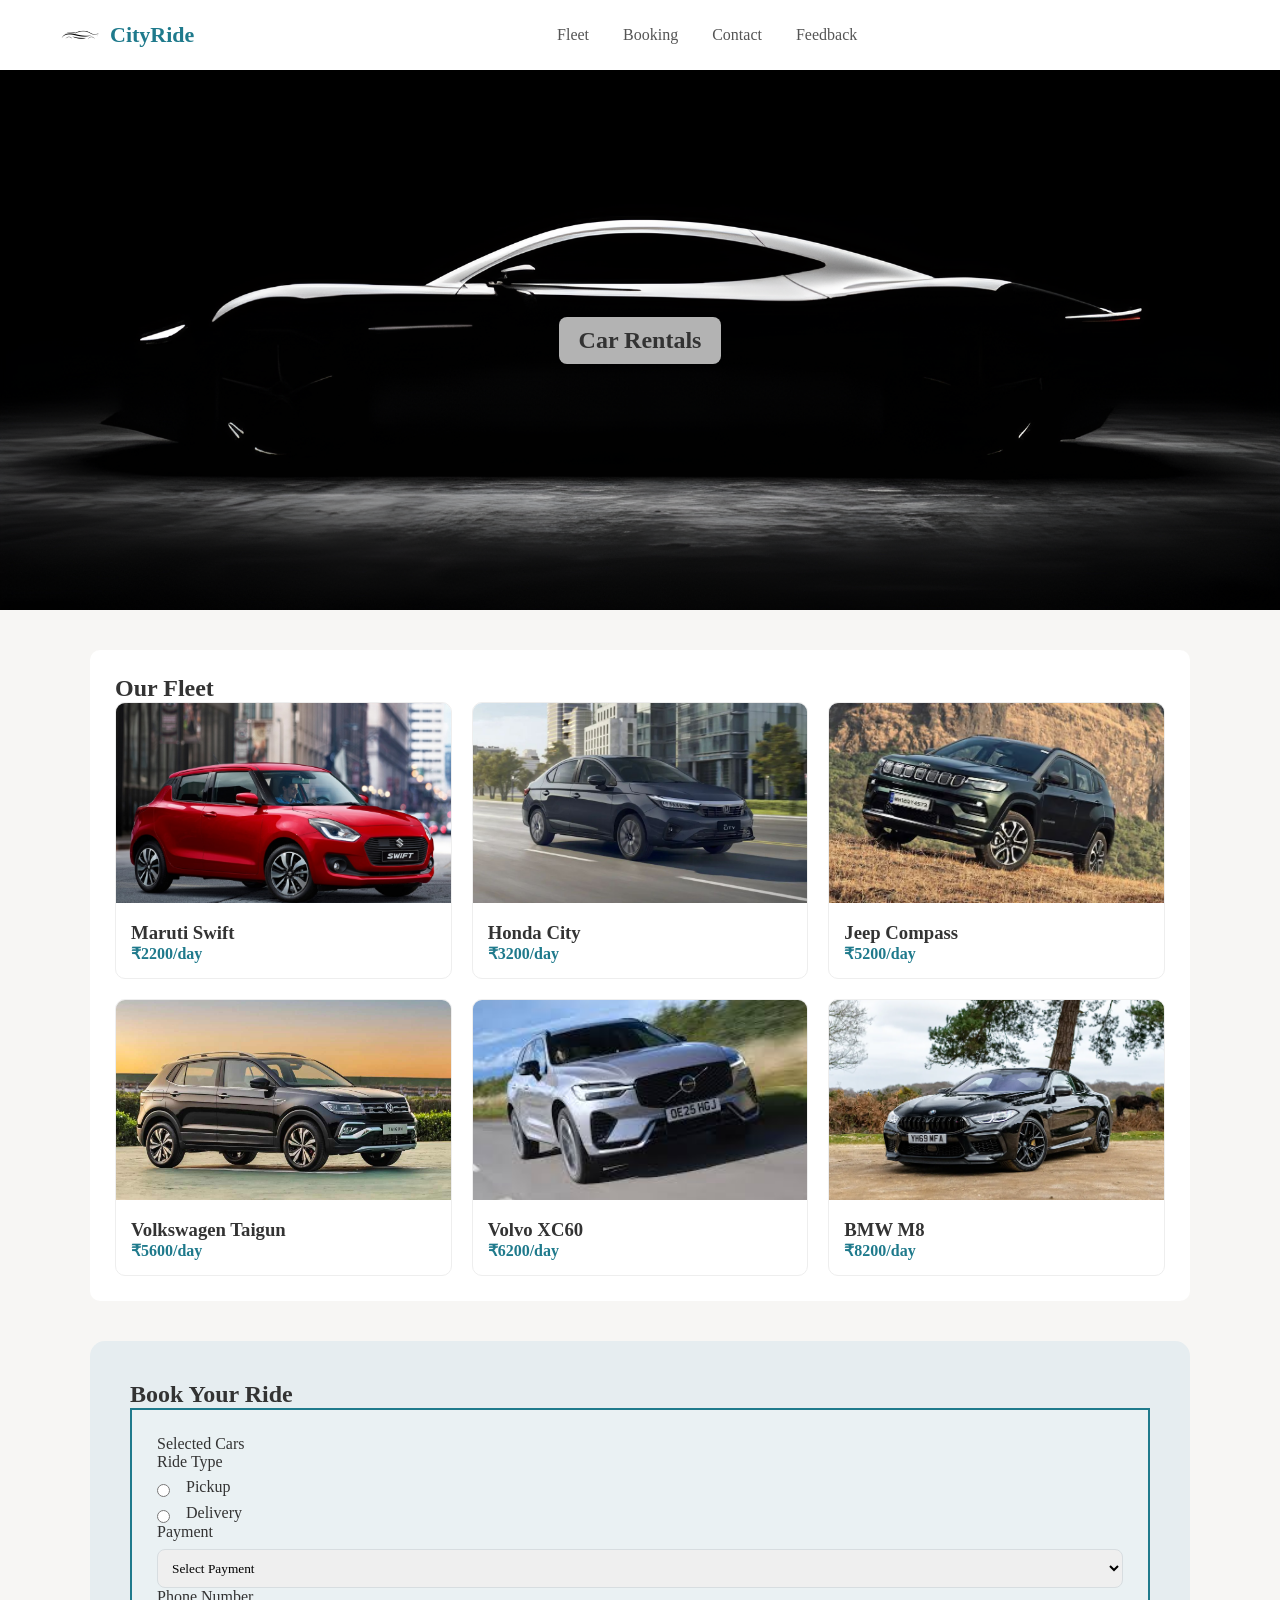
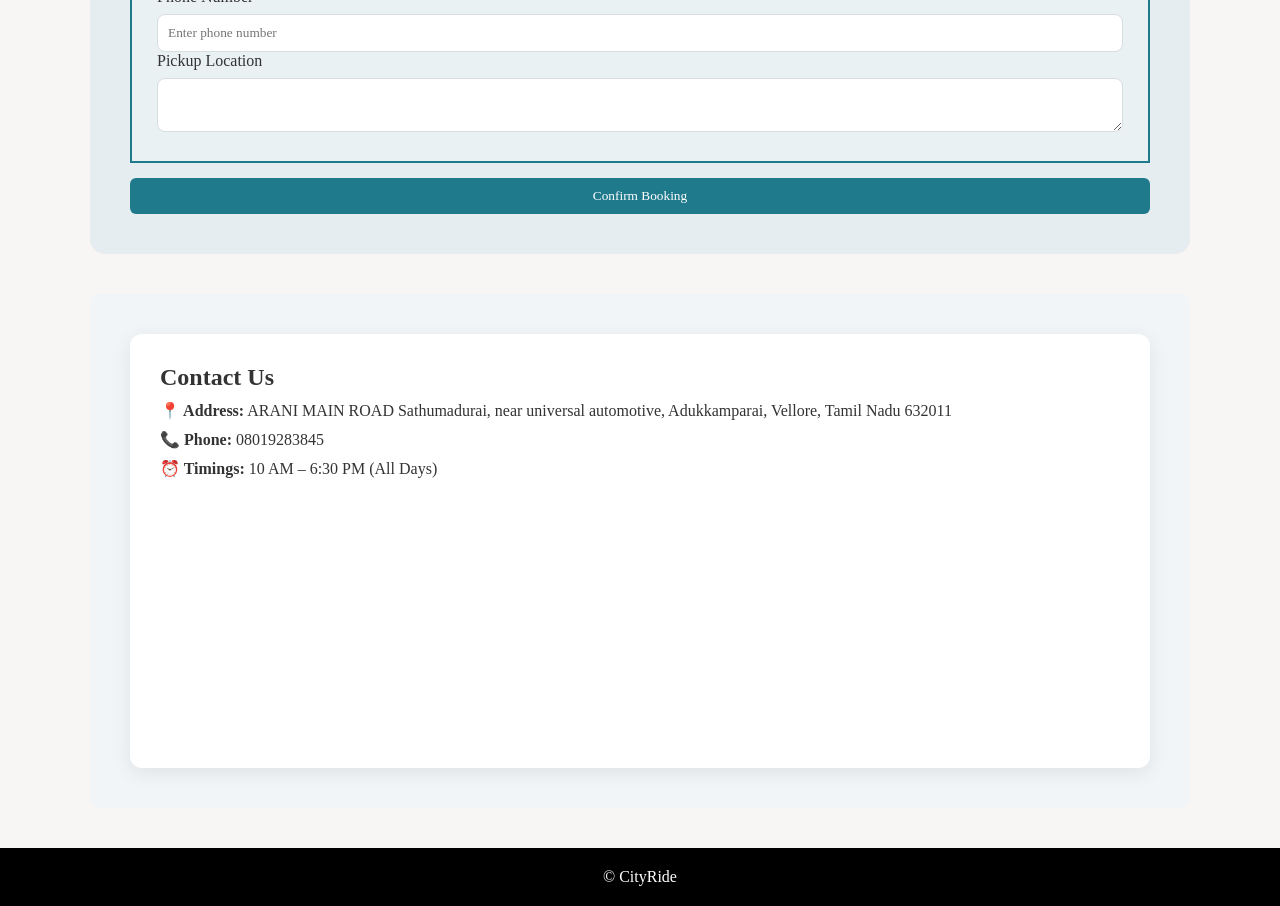
==== main.html @ ec412f5a "first commit" ====
<!DOCTYPE html>
<html lang="en">
<head>
<meta charset="UTF-8">
<meta name="viewport" content="width=device-width, initial-scale=1.0">
<title>CityRide | Home</title>
<link rel="icon" href="images/logo.avif">
<link rel="stylesheet" href="style.css">
</head>

<body>

<header>
<div class="header-container">
<div class="logo">
<img src="images/logo.avif" alt="CityRide">
<span>CityRide</span>
</div>

<nav>
<a href="#fleet">Fleet</a>
<a href="#booking">Booking</a>
<a href="#contact">Contact</a>
<a href="feedback.html">Feedback</a>
</nav>

<div style="display:flex; align-items:center;">
<div id="profileSection" class="profile-chip"></div>
</div>

</div>
</header>

<section class="hero">
<h2>Car Rentals</h2>
</section>

<section id="fleet">
<h2>Our Fleet</h2>
<div id="car-grid" class="menu-grid"></div>
</section>

<section id="booking">
<h2>Book Your Ride</h2>
<fieldset>
<p>Selected Cars</p>
<ul id="selectedItems"></ul>
<p>Ride Type</p>
<label><input type="radio" name="type"> Pickup</label>
<label><input type="radio" name="type"> Delivery</label>
<p>Payment</p>
<select id="payment">
<option value="">Select Payment</option>
<option>Card</option>
<option>Cash</option>
<option>UPI</option>
</select>
<p>Phone Number</p>
<input type="text" id="phone" placeholder="Enter phone number">
<p>Pickup Location</p>
<textarea id="address"></textarea>
</fieldset>
<button onclick="processBooking()" class="btn-submit">Confirm Booking</button>
<div id="output" class="order-output"></div>
</section>

<section id="contact" class="contact-simple">
	<div class="section-box">
		<h2>Contact Us</h2>
		<p><strong>📍 Address:</strong> ARANI MAIN ROAD Sathumadurai, near universal automotive, Adukkamparai, Vellore, Tamil Nadu 632011</p>
		<p><strong>📞 Phone:</strong> 08019283845</p>
		<p><strong>⏰ Timings:</strong> 10 AM – 6:30 PM (All Days)</p>
		<iframe
			src="https://maps.google.com/maps?q=ARANI%20MAIN%20ROAD%20Sathumadurai%2C%20near%20universal%20automotive%2C%20Adukkamparai%2C%20Vellore%2C%20Tamil%20Nadu%20632011&output=embed"
			width="100%"
			height="250"
			style="border:0;border-radius:10px">
		</iframe>
	</div>
</section>

<footer>© CityRide</footer>

<div id="toast">Booking Confirmed </div>
<button id="topBtn" onclick="scrollToTop()">⬆</button>
<audio id="clickSound" src="https://www.soundjay.com/button/beep-07.wav"></audio>

<script src="script.js"></script>

</body>
</html>
---- style.css ----
*{margin:0;padding:0;box-sizing:border-box;font-family:'Segoe UI';}
body{background:#f7f6f4;color:#333;}

.feedback-page{
min-height:100vh;
display:flex;
flex-direction:column;
}

.login-page{
min-height:100vh;
display:flex;
flex-direction:column;
}

header{
background:#fff;
padding:15px 0;
box-shadow:0 4px 15px rgba(0,0,0,0.08);
position:sticky;
top:0;
z-index:100;
}
.header-container{
display:flex;
justify-content:space-between;
align-items:center;
max-width:1200px;
margin:auto;
padding:0 20px;
gap:20px;
}
.logo{
display:flex;
align-items:center;
gap:10px;
font-size:22px;
font-weight:bold;
color:#1f7a8c;
}
.logo img{width:40px;}

nav a{
margin:0 15px;
text-decoration:none;
color:#555;
position:relative;
}
nav a::after{
content:"";
position:absolute;
width:0%;
height:2px;
background:#1f7a8c;
left:0;
bottom:-5px;
transition:0.3s;
}
nav a:hover::after{width:100%;}

.hero{
width:100%;
height:60vh;
max-width:none;
margin:0;
padding:0;
border-radius:0;
background:url('images/background.png') center/cover;
display:flex;
align-items:center;
justify-content:center;
}
.hero h2{
background:rgba(255,255,255,0.7);
padding:10px 20px;
border-radius:8px;
}

section{
max-width:1100px;
margin:40px auto;
padding:25px;
background:white;
border-radius:10px;
}

.page-content{
flex:1;
}

.menu-grid{
display:grid;
grid-template-columns:repeat(auto-fit,minmax(250px,1fr));
gap:20px;
}
.menu-item{
border:1px solid #eee;
border-radius:10px;
overflow:hidden;
cursor:pointer;
transition:0.3s;
}
.menu-item:hover{
transform:translateY(-5px);
box-shadow:0 5px 15px rgba(0,0,0,0.1);
}
.menu-item img{
width:100%;
height:200px;
object-fit:cover;
}
.menu-details{padding:15px;}
.price{color:#1f7a8c;font-weight:bold;}

#booking{
background:#e6edf0;
padding:40px;
border-radius:15px;
}
fieldset{
border:2px solid #1f7a8c;
padding:25px;
background:#eaf1f3;
}
textarea, select, input{
width:100%;
padding:10px;
margin-top:8px;
border:1px solid #d7dde0;
border-radius:8px;
}

textarea:focus, select:focus, input:focus{
outline:none;
border-color:#1f7a8c;
box-shadow:0 0 0 2px rgba(31, 122, 140, 0.15);
}

input[type="radio"]{
width:auto;
margin-right:8px;
}

label{
display:flex;
align-items:center;
gap:8px;
margin-top:5px;
}

.btn-submit{
margin-top:15px;
background:#1f7a8c;
color:white;
padding:10px;
border:none;
cursor:pointer;
border-radius:6px;
width:100%;
}

.order-output{
margin-top:15px;
padding:15px;
background:#1f2937;
color:#2ecc71;
display:none;
border-radius:8px;
}

#selectedItems button{
margin-left:10px;
background:red;
color:white;
border:none;
padding:3px 6px;
border-radius:4px;
cursor:pointer;
}

#contact{
background:#f1f5f7;
padding:40px;
}

.contact-simple{
max-width:1100px;
margin:40px auto;
}

.section-box{
background:white;
padding:30px;
border-radius:12px;
box-shadow:0 5px 20px rgba(0, 0, 0, 0.08);
display:grid;
gap:10px;
}

footer{
text-align:center;
padding:20px;
background:black;
color:white;
}

.footer-plain{
text-align:center;
padding:20px;
color:#555;
}

.login-page .footer-plain{
margin-top:auto;
}

.card{
max-width:600px;
margin:30px auto;
text-align:center;
}

.center-card{
max-width:400px;
margin:100px auto;
}

.login-card{
background:white;
padding:28px;
border-radius:14px;
box-shadow:0 10px 30px rgba(31, 122, 140, 0.15);
text-align:center;
}

.login-card h2{
font-size:26px;
margin-bottom:8px;
color:#1f2937;
}

.login-subtitle{
color:#6b7280;
font-size:14px;
margin-bottom:12px;
}

.login-hint{
margin-top:12px;
font-size:12px;
color:#6b7280;
}

.form-box{
width:100%;
margin-top:20px;
text-align:left;
display:flex;
flex-direction:column;
gap:10px;
}

.check-row{
margin-top:15px;
display:flex;
align-items:center;
gap:10px;
cursor:pointer;
font-size:14px;
color:#555;
justify-content:flex-start;
}

.check-row input{
width:auto;
margin:0;
}

.error-text{
color:red;
font-size:14px;
margin-top:10px;
text-align:center;
font-weight:bold;
height:15px;
}

.profile-chip{
font-weight:bold;
color:#1f7a8c;
background:#e8f3f5;
padding:5px 15px;
border-radius:20px;
display:none;
}

.form-label{
margin-top:15px;
margin-bottom:5px;
font-weight:bold;
}

.feedback-output{
margin-top:10px;
text-align:center;
font-weight:bold;
height:15px;
}

.feedback-card{
max-width:700px;
margin:30px auto;
background:white;
padding:30px;
border-radius:12px;
box-shadow:0 5px 20px rgba(0,0,0,0.08);
text-align:center;
}

.feedback-form{
margin-top:15px;
display:flex;
flex-direction:column;
gap:12px;
text-align:left;
}

.rating-row{
display:flex;
align-items:center;
gap:8px;
font-size:14px;
}

.feedback-form textarea{
min-height:120px;
}

.reviews{
max-width:600px;
margin:0 auto;
padding-bottom:50px;
background:transparent;
}

.reviews-header{text-align:center;margin-bottom:30px;}
.reviews-header h3{color:#555;font-size:18px;margin-top:5px;}
.reviews-list{display:flex;flex-direction:column;gap:15px;}
.review-card{background:white;padding:18px;border-radius:12px;box-shadow:0 4px 10px rgba(0,0,0,0.05);border:1px solid #efefef;}
.review-top{display:flex;justify-content:space-between;align-items:center;margin-bottom:8px;}
.review-top b{color:#1f7a8c;font-size:16px;}
.review-top span{font-weight:bold;color:#777;font-size:14px;}

#toast{
position:fixed;
bottom:20px;
right:20px;
background:#2ecc71;
color:white;
padding:15px;
display:none;
border-radius:8px;
}
#topBtn{
position:fixed;
bottom:20px;
left:20px;
display:none;
}
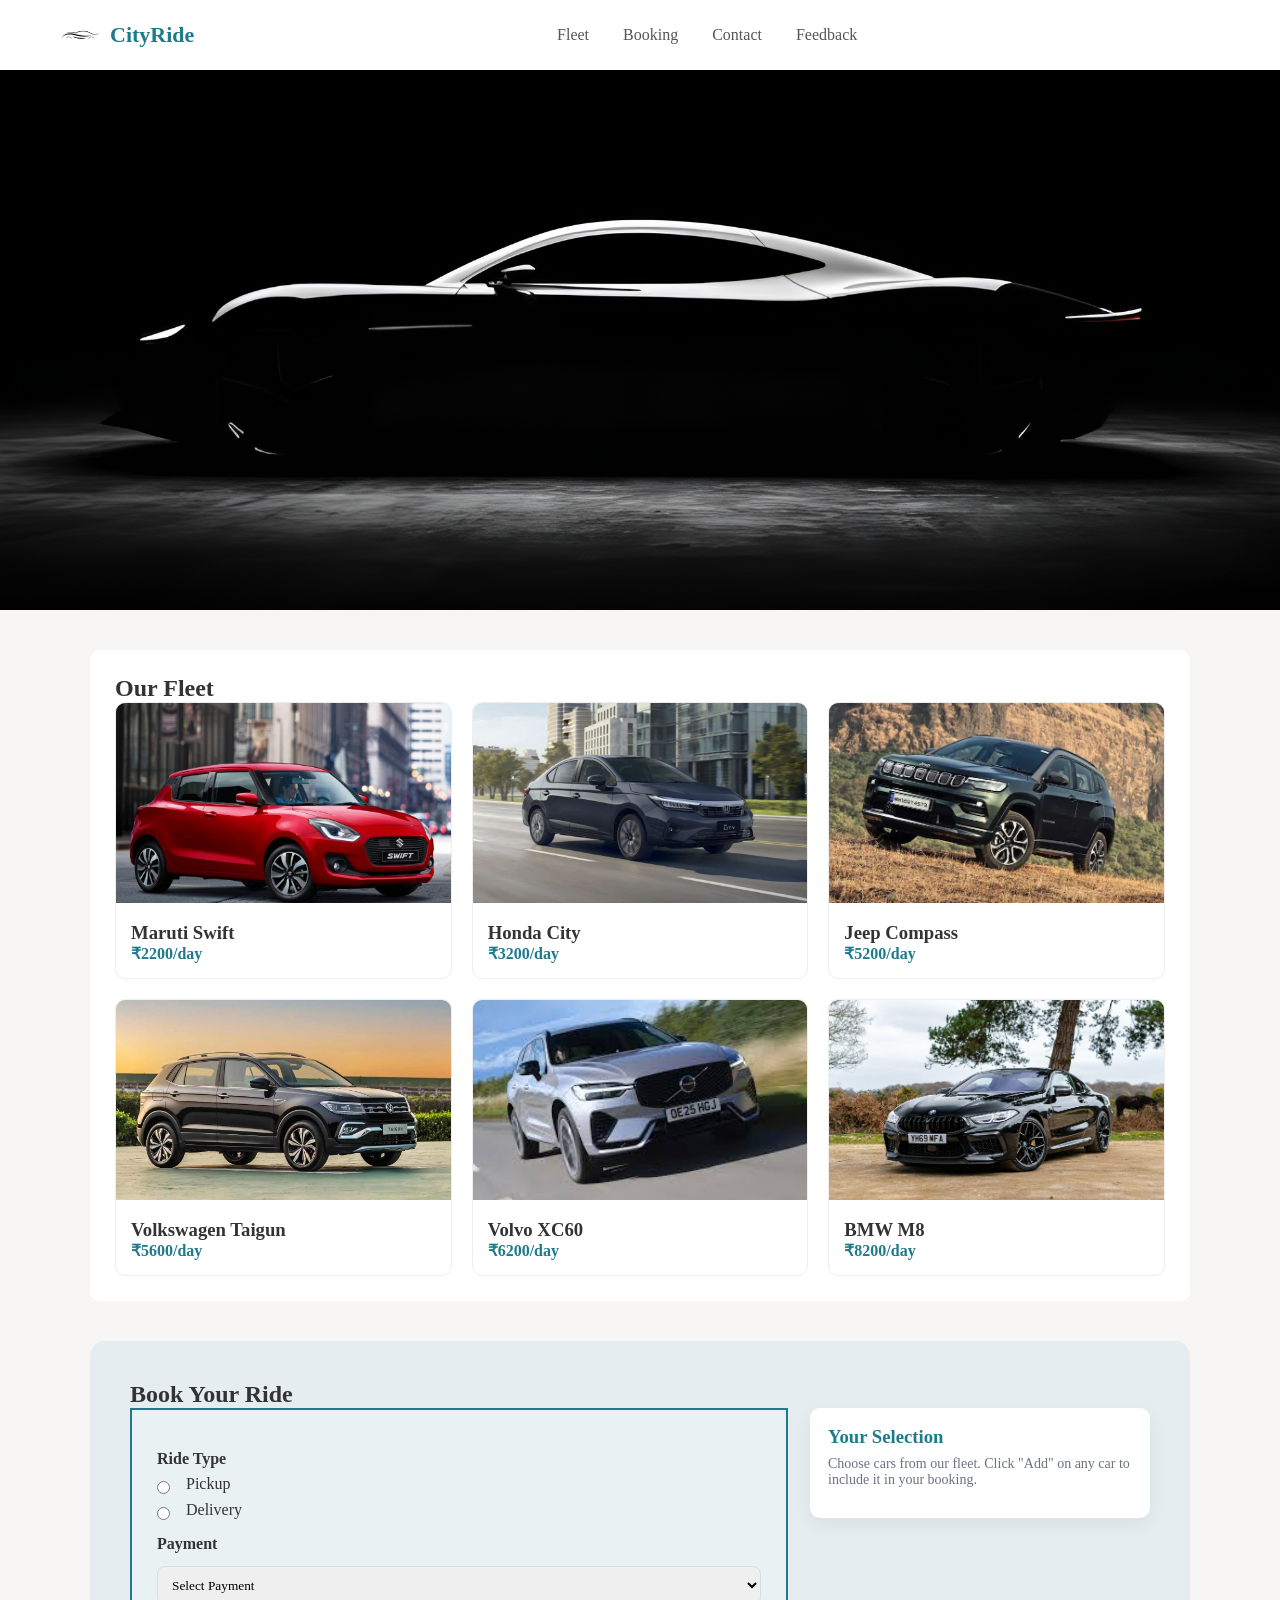
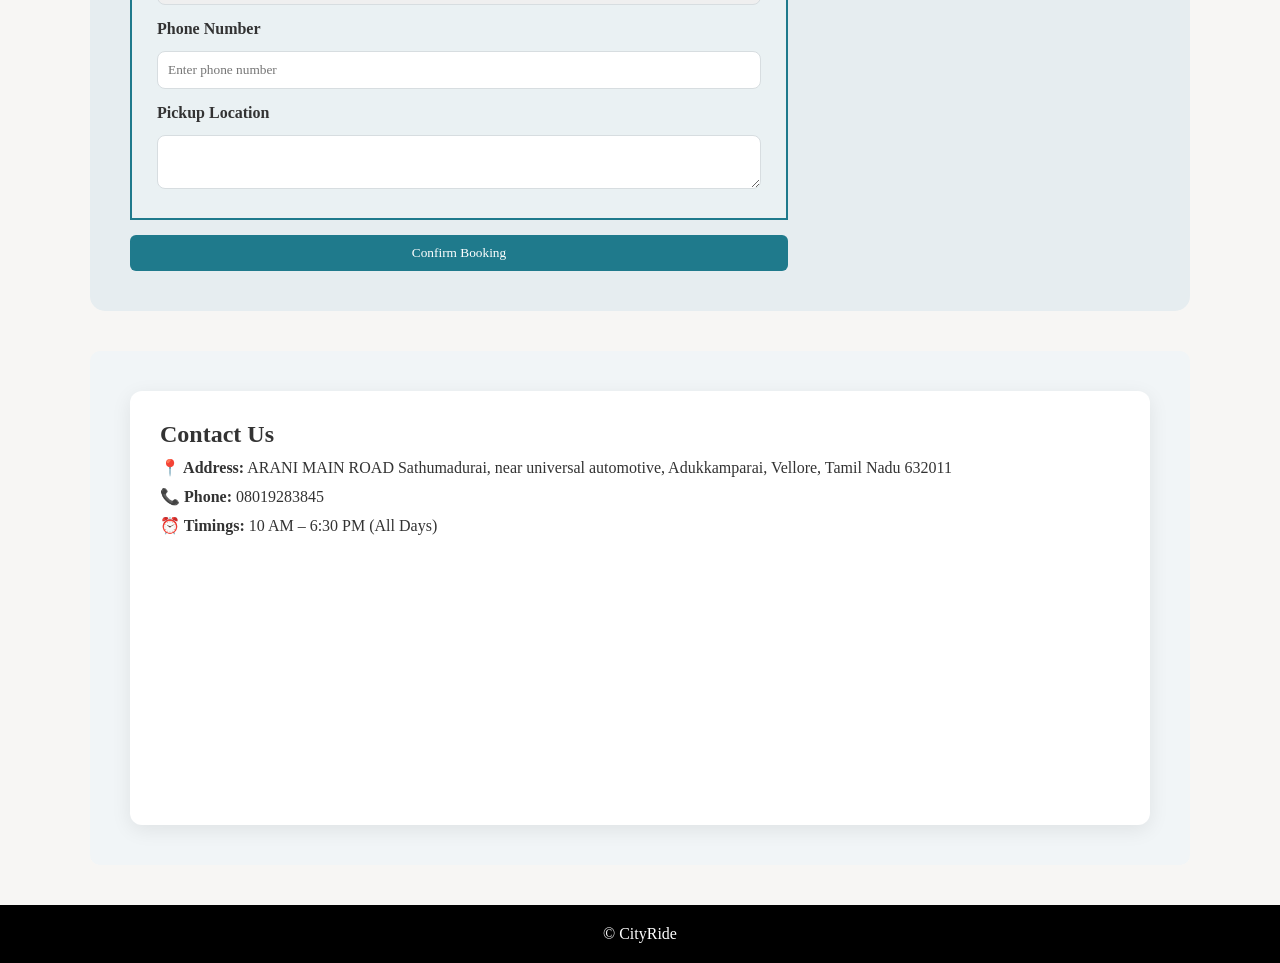
==== commit 8db33d97: "ui changes" ====
--- a/main.html
+++ b/main.html
@@ -32,7 +32,6 @@
 </header>
 
 <section class="hero">
-<h2>Car Rentals</h2>
 </section>
 
 <section id="fleet">
@@ -41,27 +40,39 @@
 </section>
 
 <section id="booking">
-<h2>Book Your Ride</h2>
-<fieldset>
-<p>Selected Cars</p>
-<ul id="selectedItems"></ul>
-<p>Ride Type</p>
-<label><input type="radio" name="type"> Pickup</label>
-<label><input type="radio" name="type"> Delivery</label>
-<p>Payment</p>
-<select id="payment">
-<option value="">Select Payment</option>
-<option>Card</option>
-<option>Cash</option>
-<option>UPI</option>
-</select>
-<p>Phone Number</p>
-<input type="text" id="phone" placeholder="Enter phone number">
-<p>Pickup Location</p>
-<textarea id="address"></textarea>
-</fieldset>
-<button onclick="processBooking()" class="btn-submit">Confirm Booking</button>
-<div id="output" class="order-output"></div>
+	<h2>Book Your Ride</h2>
+	<div class="booking-grid">
+		<div class="booking-form">
+			<fieldset>
+				<p class="form-label">Ride Type</p>
+				<label><input type="radio" name="type"> Pickup</label>
+				<label><input type="radio" name="type"> Delivery</label>
+
+				<p class="form-label">Payment</p>
+				<select id="payment">
+					<option value="">Select Payment</option>
+					<option>Card</option>
+					<option>Cash</option>
+					<option>UPI</option>
+				</select>
+
+				<p class="form-label">Phone Number</p>
+				<input type="text" id="phone" placeholder="Enter phone number">
+
+				<p class="form-label">Pickup Location</p>
+				<textarea id="address"></textarea>
+			</fieldset>
+
+			<button onclick="processBooking()" class="btn-submit">Confirm Booking</button>
+			<div id="output" class="order-output"></div>
+		</div>
+
+		<aside class="booking-summary">
+			<h3>Your Selection</h3>
+			<p class="summary-note">Choose cars from our fleet. Click "Add" on any car to include it in your booking.</p>
+			<ul id="selectedItems"></ul>
+		</aside>
+	</div>
 </section>
 
 <section id="contact" class="contact-simple">
--- a/style.css
+++ b/style.css
@@ -168,6 +168,33 @@
 border-radius:8px;
 }
 
+/* Booking two-column layout */
+.booking-grid{
+	display:grid;
+	grid-template-columns: 1fr 340px;
+	gap:22px;
+	align-items:start;
+}
+
+.booking-form fieldset{min-height:220px}
+
+.booking-summary{
+	background:white;
+	padding:18px;
+	border-radius:10px;
+	box-shadow:0 6px 18px rgba(0,0,0,0.06);
+}
+.booking-summary h3{margin-bottom:8px;color:#1f7a8c}
+.booking-summary .summary-note{font-size:14px;color:#6b7280;margin-bottom:12px}
+.booking-summary ul{list-style:none;display:flex;flex-direction:column;gap:8px;padding:0;margin:0}
+.booking-summary ul li{background:#f3fafb;padding:10px;border-radius:8px;display:flex;justify-content:space-between;align-items:center;border:1px solid #e6f0f1}
+
+@media (max-width:900px){
+	.booking-grid{grid-template-columns:1fr;}
+	.booking-summary{order:2}
+	.booking-form{order:1}
+}
+
 #selectedItems button{
 margin-left:10px;
 background:red;
@@ -231,6 +258,45 @@
 border-radius:14px;
 box-shadow:0 10px 30px rgba(31, 122, 140, 0.15);
 text-align:center;
+}
+
+.login-grid{
+	display:grid;
+	grid-template-columns: 1fr 420px;
+	gap:24px;
+	align-items:center;
+	max-width:1000px;
+	margin:48px auto;
+	padding:0 20px;
+}
+
+.login-hero{
+	height:360px;
+	border-radius:12px;
+	background:linear-gradient(180deg, rgba(31,122,140,0.18), rgba(31,122,140,0.06)), url('images/background.avif') center/cover no-repeat;
+	box-shadow:0 8px 30px rgba(0,0,0,0.06);
+}
+
+.login-card{padding:32px;max-width:420px;}
+
+@media (max-width:900px){
+	.login-grid{grid-template-columns:1fr;gap:12px;margin:20px;}
+	.login-hero{height:180px}
+	.center-card{margin:20px auto}
+}
+
+#login{
+	background:transparent;
+	padding:0;
+	border-radius:0;
+	display:flex;
+	align-items:center;
+	justify-content:center;
+	min-height:calc(100vh - 140px);
+}
+
+@media (max-width:600px){
+	#login{min-height:calc(100vh - 120px);padding:12px}
 }
 
 .login-card h2{
